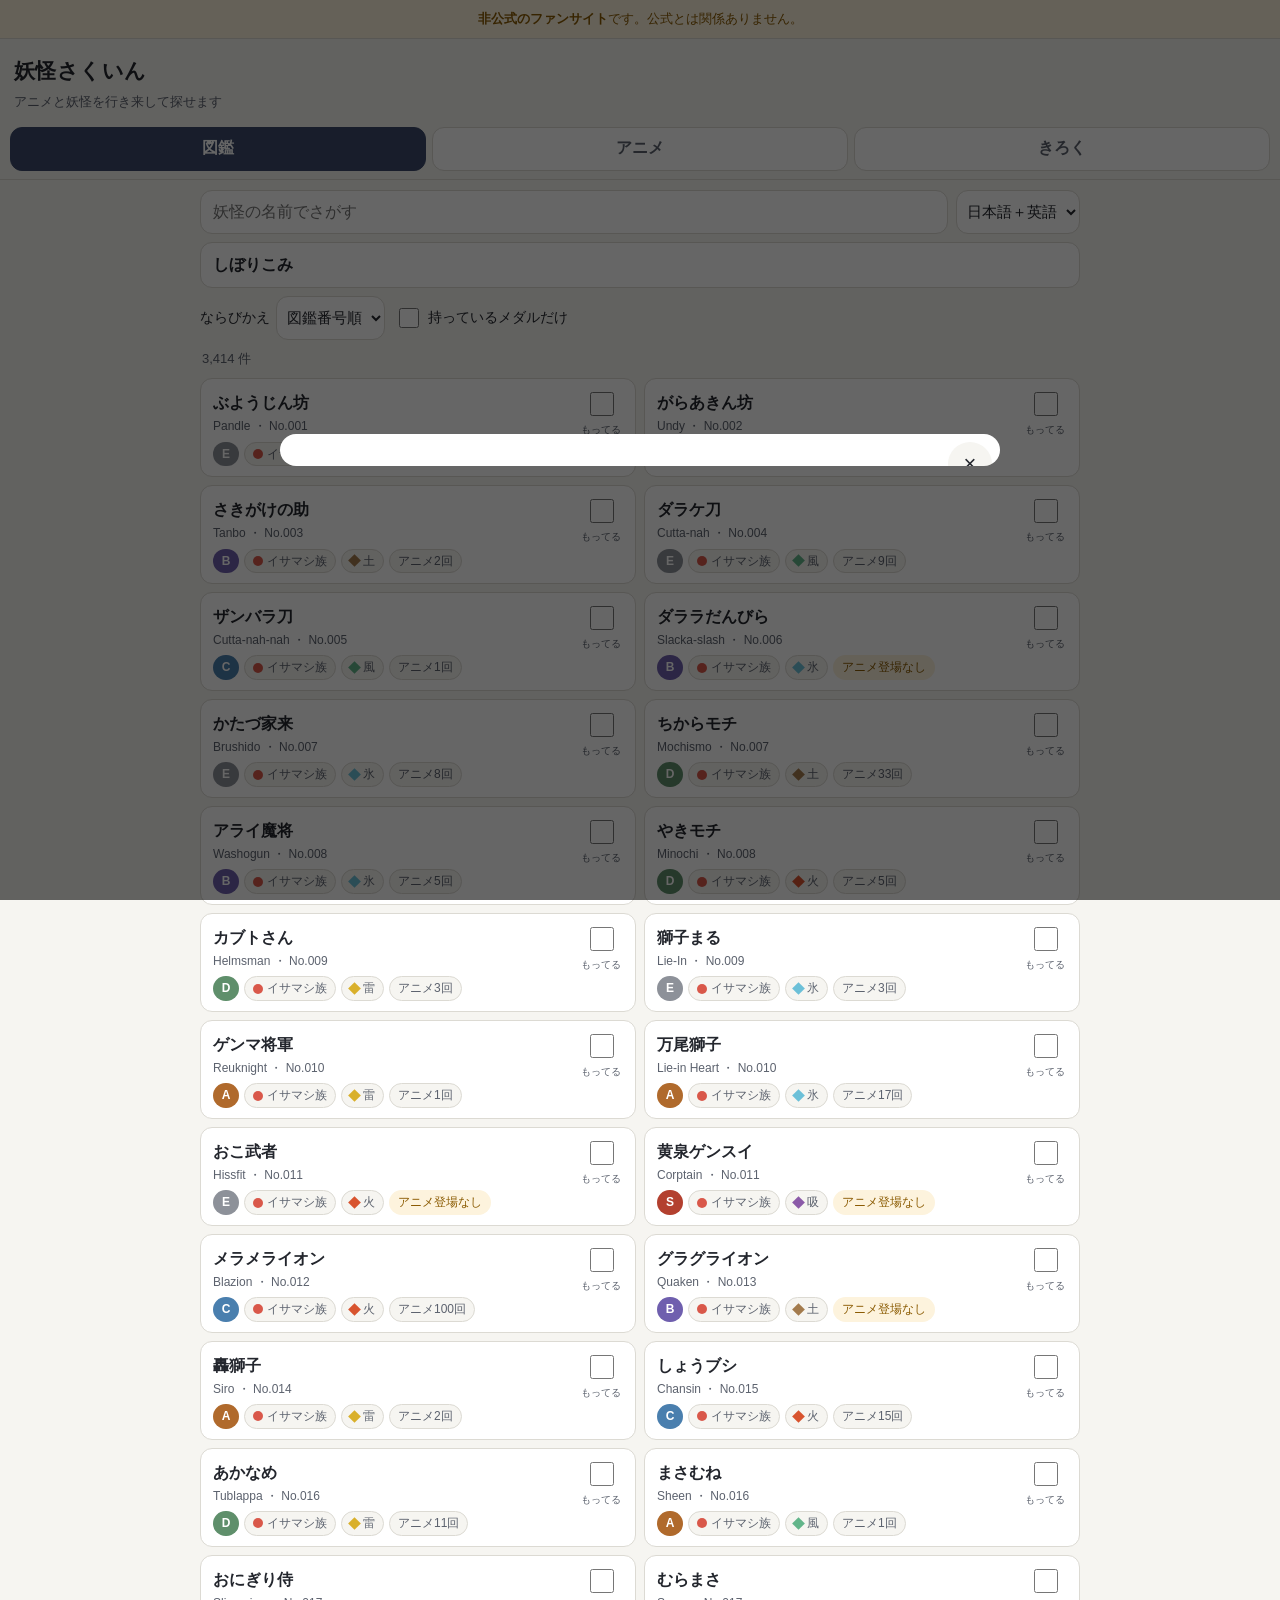
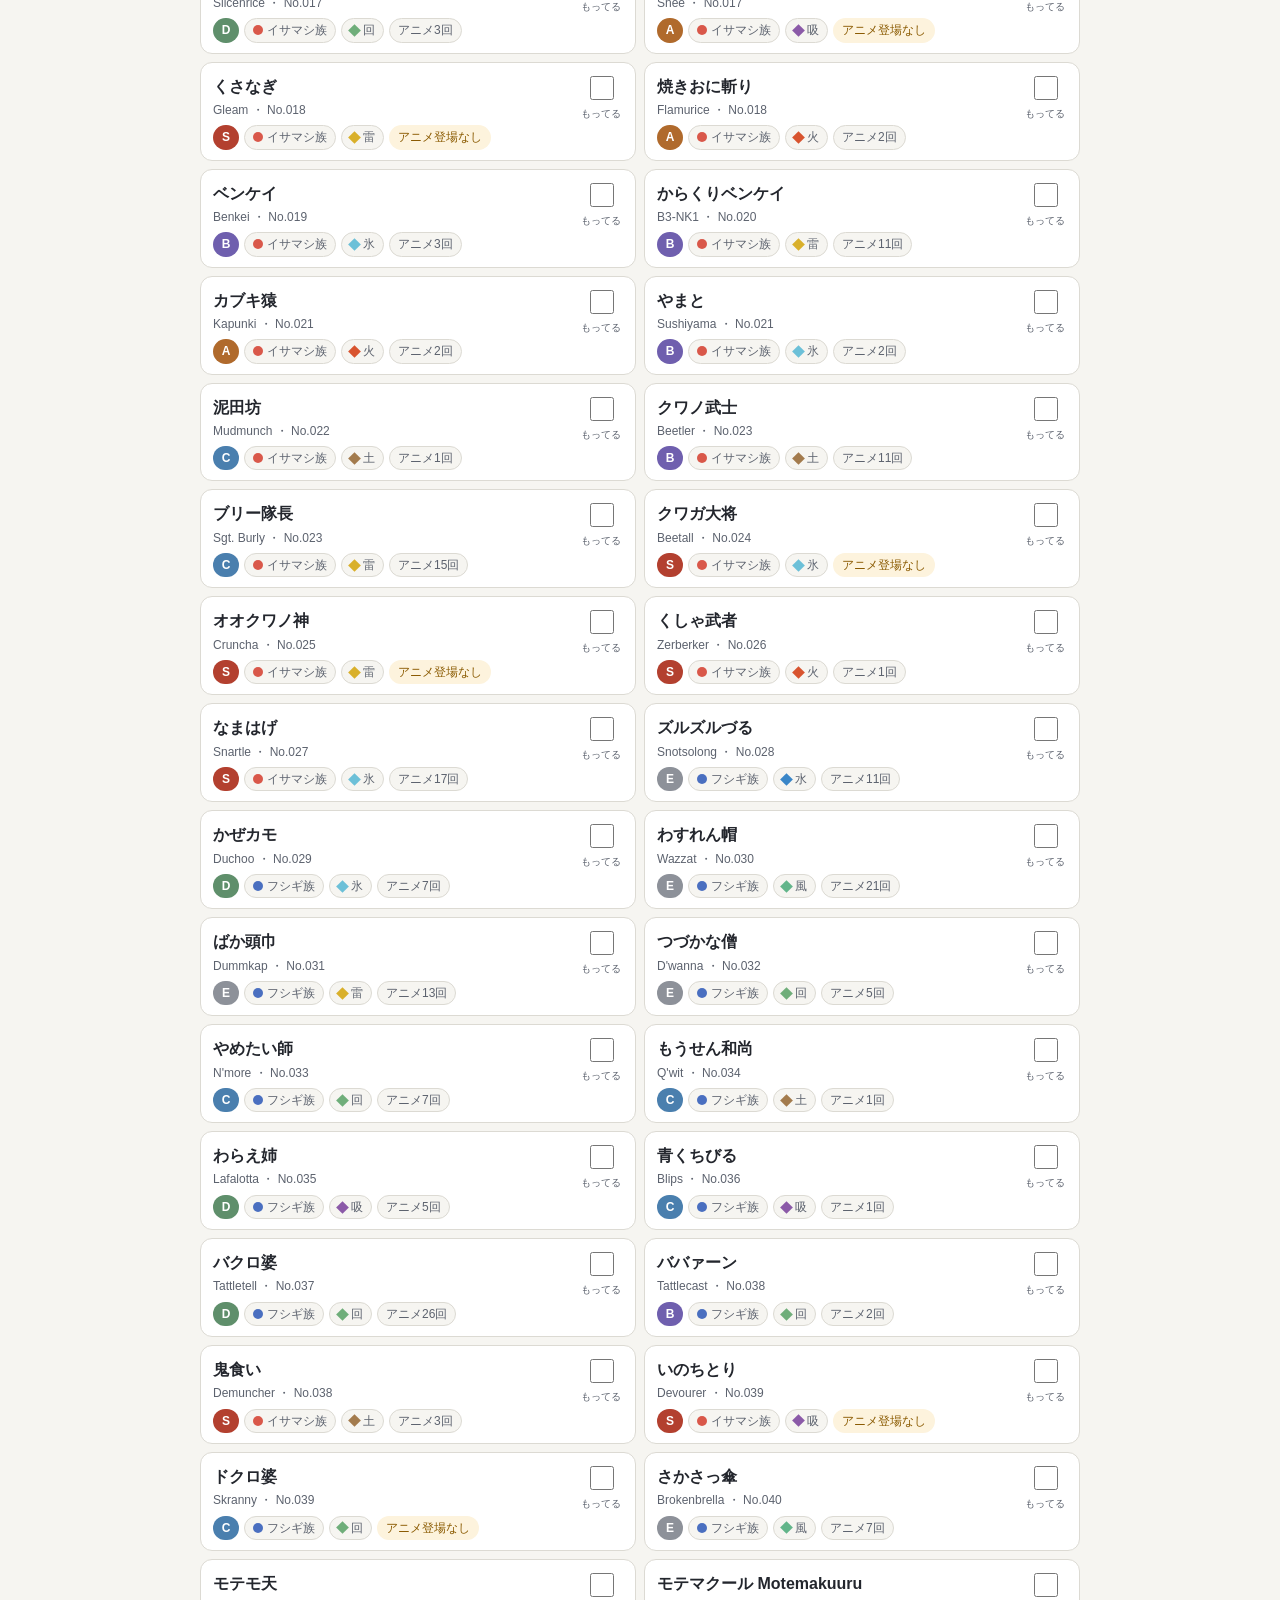
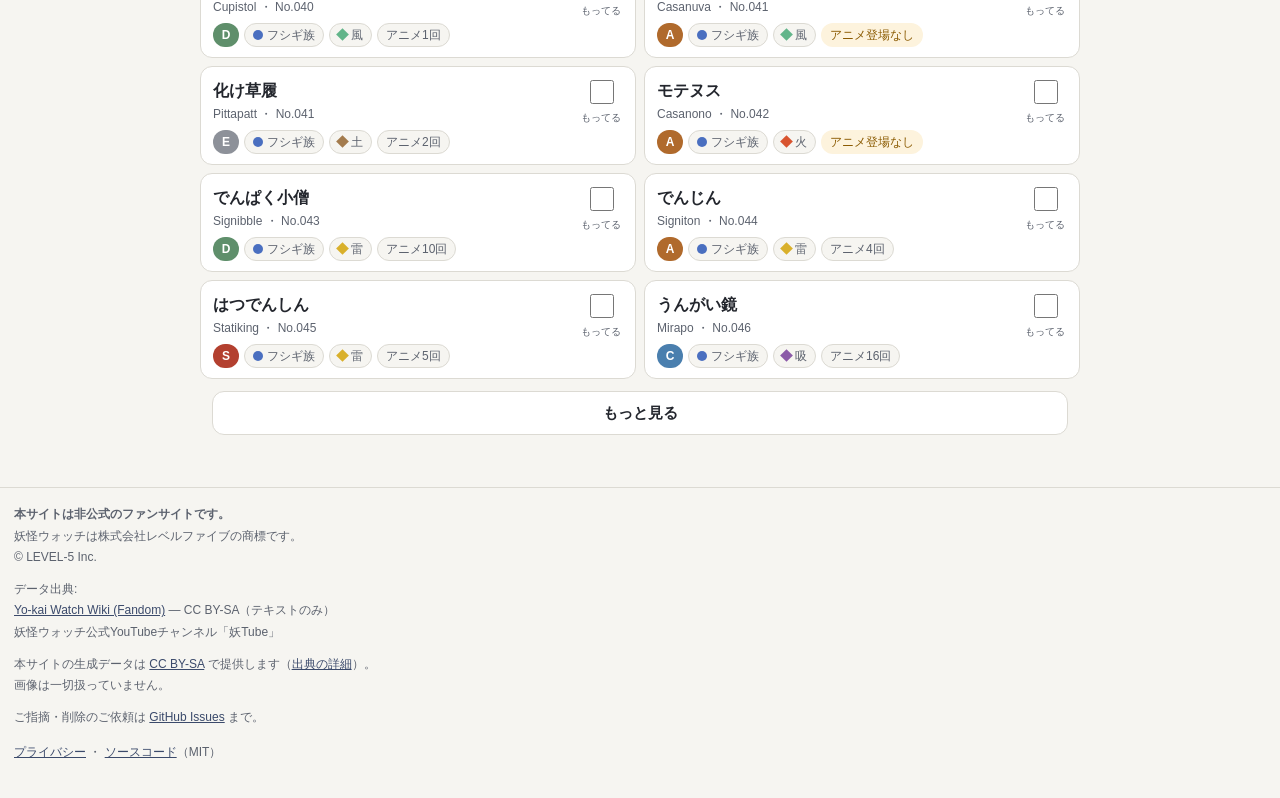
==== docs/index.html @ 4a116411 "PR7: フロントエンド SPEC.md §9 / §10 / §12 の実装。単一ページ、タブ切り替え、クライアント側で完結。  - 画像は一切なし。種族は色つきの丸、属性は菱形、ランクは角丸で表す" ====
<!DOCTYPE html>
<html lang="ja">
<head>
<meta charset="utf-8">
<meta name="viewport" content="width=device-width, initial-scale=1, viewport-fit=cover">
<!-- 第一弾は検索エンジンに出さない（SPEC.md §12.3）。
     将来 index を開放するときは、この1行と robots.txt を消すだけでよい。 -->
<meta name="robots" content="noindex, nofollow">
<meta name="description" content="妖怪ウォッチのアニメと妖怪を相互に探せる非公式ファンサイトです。">
<meta name="theme-color" content="#3b4a6b">
<!-- OGP 画像は作らない（SNS で公式風に見えるため。SPEC.md §12.3） -->
<title>yokai-watch-index — 妖怪ウォッチ アニメ・妖怪検索（非公式ファンサイト）</title>
<link rel="manifest" href="manifest.json">
<link rel="apple-touch-icon" href="apple-touch-icon.png">
<meta name="apple-mobile-web-app-title" content="妖怪さくいん">
<link rel="stylesheet" href="style.css">
</head>
<body>

<!-- 非公式である旨はフッターだけでなくページ上部にも置く（SPEC.md §12.3） -->
<div class="unofficial-banner" role="note">
  <strong>非公式のファンサイト</strong>です。公式とは関係ありません。
</div>

<header class="site-header">
  <h1>妖怪さくいん</h1>
  <p class="tagline">アニメと妖怪を行き来して探せます</p>
</header>

<nav class="tabs" role="tablist">
  <button role="tab" id="tab-yokai" aria-controls="panel-yokai" aria-selected="true" data-tab="yokai">図鑑</button>
  <button role="tab" id="tab-anime" aria-controls="panel-anime" aria-selected="false" data-tab="anime">アニメ</button>
  <button role="tab" id="tab-mine" aria-controls="panel-mine" aria-selected="false" data-tab="mine">きろく</button>
</nav>

<main>

<!-- ========================= 図鑑タブ ========================= -->
<section id="panel-yokai" role="tabpanel" aria-labelledby="tab-yokai" class="panel">
  <div class="searchbar">
    <input type="search" id="y-q" placeholder="妖怪の名前でさがす" autocomplete="off"
           enterkeyhint="search" aria-label="妖怪の名前で検索">
    <select id="y-scope" aria-label="検索対象">
      <option value="both">日本語＋英語</option>
      <option value="ja">日本語名</option>
      <option value="en">英語名</option>
    </select>
  </div>

  <details class="filters">
    <summary>しぼりこみ <span class="chip" id="y-active-count" hidden></span></summary>
    <div id="y-facets" class="facet-groups"></div>
    <button type="button" class="clear" id="y-clear">ぜんぶ解除</button>
  </details>

  <div class="toolbar">
    <label>ならびかえ
      <select id="y-sort" aria-label="並び替え">
        <option value="medallium">図鑑番号順</option>
        <option value="name">名前順</option>
        <option value="rank">ランク順</option>
        <option value="random">ランダム</option>
      </select>
    </label>
    <label class="check"><input type="checkbox" id="y-owned-only"> 持っているメダルだけ</label>
  </div>

  <p class="result-count" id="y-count" aria-live="polite">読み込み中…</p>
  <div id="y-list" class="cards"></div>
  <button type="button" id="y-more" class="more" hidden>もっと見る</button>
</section>

<!-- ========================= アニメタブ ========================= -->
<section id="panel-anime" role="tabpanel" aria-labelledby="tab-anime" class="panel" hidden>
  <div class="searchbar">
    <input type="search" id="a-q" placeholder="サブタイトル・妖怪・人物でさがす" autocomplete="off"
           enterkeyhint="search" aria-label="アニメを検索">
    <select id="a-scope" aria-label="検索対象">
      <option value="all">すべて</option>
      <option value="title">サブタイトル</option>
      <option value="yokai">登場妖怪</option>
      <option value="human">登場人物</option>
    </select>
  </div>

  <details class="filters">
    <summary>しぼりこみ</summary>
    <div class="facet-groups">
      <div class="facet-group">
        <h3>シリーズ</h3>
        <div class="facet-values" id="a-series"></div>
      </div>
      <div class="facet-group">
        <h3>放送年</h3>
        <div class="facet-values" id="a-years"></div>
      </div>
      <div class="facet-group">
        <h3>登場のしかた</h3>
        <div class="facet-values" id="a-presence"></div>
      </div>
    </div>
    <button type="button" class="clear" id="a-clear">ぜんぶ解除</button>
  </details>

  <div class="toolbar">
    <label>ならびかえ
      <select id="a-sort" aria-label="並び替え">
        <option value="old">古い順</option>
        <option value="new">新しい順</option>
        <option value="random">ランダム</option>
      </select>
    </label>
    <label class="check"><input type="checkbox" id="a-unwatched-only"> 見ていない回だけ</label>
    <label class="check"><input type="checkbox" id="a-hide-movies"> 劇場版を除く</label>
  </div>

  <p class="result-count" id="a-count" aria-live="polite">読み込み中…</p>
  <div id="a-list" class="cards"></div>
  <button type="button" id="a-more" class="more" hidden>もっと見る</button>

  <section id="movies" class="movies">
    <h2>劇場版</h2>
    <p class="note" id="movies-note"></p>
    <div id="movie-list" class="cards"></div>
  </section>
</section>

<!-- ========================= きろくタブ ========================= -->
<section id="panel-mine" role="tabpanel" aria-labelledby="tab-mine" class="panel" hidden>
  <h2>見た話・持っているメダル</h2>
  <p class="note">
    この記録は<strong>この端末のブラウザの中だけ</strong>に保存されます。
    サーバーには送信されません（<a href="privacy.html">プライバシーについて</a>）。
    端末を変えるときは、下の書き出し・読み込みを使ってください。
  </p>
  <p id="mine-summary" class="result-count"></p>

  <div class="io">
    <button type="button" id="io-export">書き出す</button>
    <button type="button" id="io-copy">クリップボードにコピー</button>
    <button type="button" id="io-import">読み込む</button>
    <button type="button" id="io-clear" class="danger">ぜんぶ消す</button>
  </div>
  <textarea id="io-text" rows="8" spellcheck="false"
            aria-label="記録データ" placeholder="「書き出す」を押すとここに出ます。別の端末で貼り付けて「読み込む」を押すと復元できます。"></textarea>
  <p class="note" id="io-msg" role="status"></p>
</section>

</main>

<!-- 詳細ダイアログ -->
<div id="detail" class="detail" hidden role="dialog" aria-modal="true" aria-labelledby="detail-title">
  <div class="detail-inner">
    <button type="button" class="close" id="detail-close" aria-label="閉じる">×</button>
    <div id="detail-body"></div>
  </div>
</div>

<footer class="site-footer">
  <p><strong>本サイトは非公式のファンサイトです。</strong><br>
     妖怪ウォッチは株式会社レベルファイブの商標です。<br>
     &copy; LEVEL-5 Inc.</p>

  <p class="sources">データ出典:<br>
     <a href="https://yokaiwatch.fandom.com/" rel="noopener noreferrer" target="_blank">Yo-kai Watch Wiki (Fandom)</a> — CC BY-SA（テキストのみ）<br>
     妖怪ウォッチ公式YouTubeチャンネル「妖Tube」</p>

  <p>本サイトの生成データは <a href="data/LICENSE">CC BY-SA</a> で提供します（<a href="data/ATTRIBUTION.md">出典の詳細</a>）。<br>
     画像は一切扱っていません。</p>

  <p>ご指摘・削除のご依頼は
     <a href="https://github.com/no-ri/yokai-watch-index/issues" rel="noopener noreferrer" target="_blank">GitHub Issues</a> まで。</p>

  <p class="meta"><a href="privacy.html">プライバシー</a> ・
     <a href="https://github.com/no-ri/yokai-watch-index" rel="noopener noreferrer" target="_blank">ソースコード</a>（MIT）</p>
</footer>

<script src="app.js"></script>
</body>
</html>
---- docs/style.css ----
/* 妖怪さくいん（非公式ファンサイト）
 *
 * 画像は一切使わない（SPEC.md §2.1）。
 * 種族・属性・ランクは CSS の色と図形で表す（SPEC.md §10.4）。
 * 配色は自作の意匠で、公式の配色・ロゴフォントは模倣しない（SPEC.md §12.3）。
 *
 * 要件は「子どもが iPhone で使えること」。装飾より、押しやすさと読みやすさを優先する。
 */

:root {
  --bg: #f6f5f1;
  --surface: #ffffff;
  --ink: #23262d;
  --ink-soft: #5c626e;
  --line: #dcdad3;
  --accent: #3b4a6b;
  --accent-soft: #eaeef7;
  --warn: #8a5a00;
  --warn-bg: #fdf3dd;
  --danger: #a33;
  --radius: 12px;
  --tap: 44px;            /* 指で押せる最小サイズ */
}

@media (prefers-color-scheme: dark) {
  :root {
    --bg: #16181d;
    --surface: #1e2128;
    --ink: #e9eaee;
    --ink-soft: #a2a8b6;
    --line: #333843;
    --accent: #9fb4e6;
    --accent-soft: #262c3a;
    --warn: #f0c86a;
    --warn-bg: #33291190;
    --danger: #e28b8b;
  }
}

* { box-sizing: border-box; }

body {
  margin: 0;
  background: var(--bg);
  color: var(--ink);
  font-family: -apple-system, BlinkMacSystemFont, "Hiragino Sans",
               "Noto Sans JP", "Yu Gothic", sans-serif;
  font-size: 16px;
  line-height: 1.7;
  -webkit-text-size-adjust: 100%;
}

a { color: var(--accent); }

/* --- 非公式バナー（常時表示。SPEC.md §12.3）------------------------------ */
.unofficial-banner {
  background: var(--warn-bg);
  color: var(--warn);
  border-bottom: 1px solid var(--line);
  padding: 8px 14px;
  font-size: 13px;
  text-align: center;
  position: sticky;
  top: 0;
  z-index: 30;
}

.site-header { padding: 14px 14px 6px; }
.site-header h1 { margin: 0; font-size: 21px; letter-spacing: .02em; }
.tagline { margin: 2px 0 0; color: var(--ink-soft); font-size: 13px; }

/* --- タブ ---------------------------------------------------------------- */
.tabs {
  display: flex;
  gap: 6px;
  padding: 8px 10px;
  position: sticky;
  top: 37px;
  background: var(--bg);
  z-index: 20;
  border-bottom: 1px solid var(--line);
}
.tabs button {
  flex: 1;
  min-height: var(--tap);
  border: 1px solid var(--line);
  background: var(--surface);
  color: var(--ink-soft);
  border-radius: var(--radius);
  font-size: 16px;
  font-weight: 600;
  cursor: pointer;
}
.tabs button[aria-selected="true"] {
  background: var(--accent);
  border-color: var(--accent);
  color: #fff;
}

main { padding: 10px 10px 40px; max-width: 900px; margin: 0 auto; }

/* --- 検索・絞り込み ------------------------------------------------------- */
.searchbar { display: flex; gap: 8px; margin-bottom: 8px; }
.searchbar input {
  flex: 1 1 auto;
  min-width: 0;
  min-height: var(--tap);
  padding: 0 12px;
  font-size: 16px;          /* 16px 未満だと iOS が自動ズームする */
  border: 1px solid var(--line);
  border-radius: var(--radius);
  background: var(--surface);
  color: var(--ink);
}
select, .toolbar select {
  min-height: var(--tap);
  font-size: 15px;
  padding: 0 6px;
  border: 1px solid var(--line);
  border-radius: var(--radius);
  background: var(--surface);
  color: var(--ink);
}

.filters {
  background: var(--surface);
  border: 1px solid var(--line);
  border-radius: var(--radius);
  margin-bottom: 8px;
}
.filters > summary {
  min-height: var(--tap);
  display: flex;
  align-items: center;
  gap: 8px;
  padding: 0 12px;
  cursor: pointer;
  font-weight: 600;
}
.facet-groups { padding: 0 12px 6px; }
.facet-group { border-top: 1px solid var(--line); padding: 8px 0; }
.facet-group h3 { margin: 0 0 6px; font-size: 13px; color: var(--ink-soft); }
.facet-values { display: flex; flex-wrap: wrap; gap: 6px; }

.facet-values label {
  display: inline-flex;
  align-items: center;
  gap: 5px;
  min-height: 36px;
  padding: 0 10px;
  border: 1px solid var(--line);
  border-radius: 999px;
  background: var(--bg);
  font-size: 14px;
  cursor: pointer;
}
.facet-values label:has(input:checked) {
  background: var(--accent-soft);
  border-color: var(--accent);
  font-weight: 600;
}
.facet-values input { accent-color: var(--accent); }

.clear, .more, .io button {
  min-height: var(--tap);
  padding: 0 16px;
  margin: 8px 12px 12px;
  border: 1px solid var(--line);
  border-radius: var(--radius);
  background: var(--surface);
  color: var(--ink);
  font-size: 15px;
  cursor: pointer;
}
.more { display: block; width: calc(100% - 24px); margin: 12px; font-weight: 600; }
.io button.danger { color: var(--danger); }

.toolbar {
  display: flex;
  flex-wrap: wrap;
  gap: 10px;
  align-items: center;
  margin-bottom: 8px;
  font-size: 14px;
}
.toolbar label { display: inline-flex; align-items: center; gap: 6px; }
.check input { width: 20px; height: 20px; accent-color: var(--accent); }

.result-count { color: var(--ink-soft); font-size: 13px; margin: 4px 2px 8px; }
.chip {
  background: var(--accent);
  color: #fff;
  border-radius: 999px;
  padding: 1px 8px;
  font-size: 12px;
}

/* --- カード -------------------------------------------------------------- */
.cards { display: grid; gap: 8px; }
@media (min-width: 620px) { .cards { grid-template-columns: 1fr 1fr; } }

.card {
  background: var(--surface);
  border: 1px solid var(--line);
  border-radius: var(--radius);
  padding: 10px 12px;
  display: flex;
  gap: 10px;
  align-items: flex-start;
}
.card-main { flex: 1 1 auto; min-width: 0; cursor: pointer; }
.card-main:focus-visible { outline: 2px solid var(--accent); }
.name-ja { font-weight: 700; font-size: 16px; }
.name-en { color: var(--ink-soft); font-size: 12px; }
.card-meta { display: flex; flex-wrap: wrap; gap: 5px; margin-top: 5px; }

/* --- 画像の代替表現（SPEC.md §10.4）-------------------------------------- */
/* 種族は色つきの丸、属性は色つきの菱形、ランクは色つきの角丸。すべて CSS。 */
.badge {
  display: inline-flex;
  align-items: center;
  gap: 4px;
  font-size: 12px;
  padding: 1px 8px;
  border-radius: 999px;
  border: 1px solid var(--line);
  background: var(--bg);
  color: var(--ink-soft);
  white-space: nowrap;
}
.dot { width: 10px; height: 10px; border-radius: 50%; flex: none; }
.diamond { width: 9px; height: 9px; transform: rotate(45deg); flex: none; }

.rank {
  font-weight: 700;
  color: #fff;
  min-width: 26px;
  justify-content: center;
  border: none;
}
.rank-E { background: #8d9199; } .rank-D { background: #5f8f6b; }
.rank-C { background: #4a7fae; } .rank-B { background: #6f5fae; }
.rank-A { background: #b06a2c; } .rank-S { background: #b3402f; }
.rank-SS { background: #7a2f8f; } .rank-unknown { background: #adb1b8; }

.tribe-Charming   { background: #e58bb0; } .tribe-Brave     { background: #d9584a; }
.tribe-Shady      { background: #6d63a8; } .tribe-Tough     { background: #d98b2b; }
.tribe-Slippery   { background: #3f9ba8; } .tribe-Mysterious{ background: #4a6fc0; }
.tribe-Heartful   { background: #62a85a; } .tribe-Eerie     { background: #7d6a5a; }
.tribe-unknown    { background: #b9bcc2; }

.attr-fire { background: #d8542f; } .attr-water { background: #3a86c8; }
.attr-lightning { background: #d9b02b; } .attr-ice { background: #6cc0d8; }
.attr-earth { background: #a37b4d; }
.attr-wind { background: #62b58a; } .attr-drain { background: #8b5aa8; }
.attr-restoration { background: #6fae7a; } .attr-unknown { background: #b9bcc2; }

/* 欠損は隠さず明示する（SPEC.md §12.5） */
.badge.none { background: var(--warn-bg); color: var(--warn); border-color: transparent; }

.own {
  flex: none;
  display: flex;
  flex-direction: column;
  align-items: center;
  gap: 2px;
  font-size: 10px;
  color: var(--ink-soft);
  cursor: pointer;
  min-width: var(--tap);
}
.own input { width: 24px; height: 24px; accent-color: var(--accent); }

/* --- エピソード ---------------------------------------------------------- */
.ep-head { display: flex; align-items: baseline; gap: 8px; flex-wrap: wrap; }
.ep-no { font-weight: 700; color: var(--accent); }
.ep-date { font-size: 12px; color: var(--ink-soft); }
.segments { list-style: none; margin: 6px 0 0; padding: 0; }
.segments li {
  display: flex;
  align-items: center;
  gap: 8px;
  padding: 3px 0;
  border-top: 1px dashed var(--line);
}
.seg-title { flex: 1 1 auto; min-width: 0; font-size: 14px; }
.play {
  flex: none;
  min-height: 32px;
  display: inline-flex;
  align-items: center;
  padding: 0 10px;
  border-radius: 999px;
  background: var(--accent-soft);
  color: var(--accent);
  text-decoration: none;
  font-size: 13px;
  font-weight: 600;
}
.tags { display: flex; flex-wrap: wrap; gap: 4px; margin-top: 6px; }
.tag {
  border: 1px solid var(--line);
  background: var(--bg);
  border-radius: 999px;
  padding: 1px 8px;
  font-size: 12px;
  cursor: pointer;
  color: var(--ink);
}
.tag.cameo, .tag.mentioned, .tag.flashback { opacity: .62; }
.tag .p { color: var(--ink-soft); font-size: 10px; }

.movies { margin-top: 28px; border-top: 1px solid var(--line); padding-top: 12px; }
.movies h2 { font-size: 17px; margin: 0 0 4px; }
.note { color: var(--ink-soft); font-size: 13px; }

/* --- 詳細ダイアログ ------------------------------------------------------- */
.detail {
  position: fixed;
  inset: 0;
  background: #0009;
  display: flex;
  align-items: flex-end;
  justify-content: center;
  z-index: 50;
}
.detail-inner {
  background: var(--surface);
  width: 100%;
  max-width: 720px;
  max-height: 88vh;
  overflow: auto;
  border-radius: 16px 16px 0 0;
  padding: 16px 16px calc(16px + env(safe-area-inset-bottom));
  position: relative;
}
@media (min-width: 620px) {
  .detail { align-items: center; }
  .detail-inner { border-radius: 16px; }
}
.close {
  position: absolute;
  top: 8px; right: 8px;
  width: var(--tap); height: var(--tap);
  border: none;
  background: var(--bg);
  border-radius: 50%;
  font-size: 22px;
  color: var(--ink);
  cursor: pointer;
}
.detail h2 { margin: 0 6px 2px 0; font-size: 20px; padding-right: 44px; }
.detail dl { display: grid; grid-template-columns: auto 1fr; gap: 4px 12px; margin: 10px 0; }
.detail dt { color: var(--ink-soft); font-size: 13px; }
.detail dd { margin: 0; font-size: 15px; }
.detail h3 { font-size: 14px; margin: 14px 0 4px; color: var(--ink-soft); }
.source-link { font-size: 13px; }

textarea {
  width: 100%;
  font-family: ui-monospace, SFMono-Regular, Menlo, monospace;
  font-size: 13px;
  border: 1px solid var(--line);
  border-radius: var(--radius);
  padding: 8px;
  background: var(--surface);
  color: var(--ink);
}
.io { display: flex; flex-wrap: wrap; gap: 0; }

/* --- フッター ------------------------------------------------------------ */
.site-footer {
  border-top: 1px solid var(--line);
  padding: 16px 14px calc(24px + env(safe-area-inset-bottom));
  font-size: 12px;
  color: var(--ink-soft);
  line-height: 1.8;
}
.site-footer p { margin: 0 0 10px; }
.site-footer .meta { margin-top: 14px; }
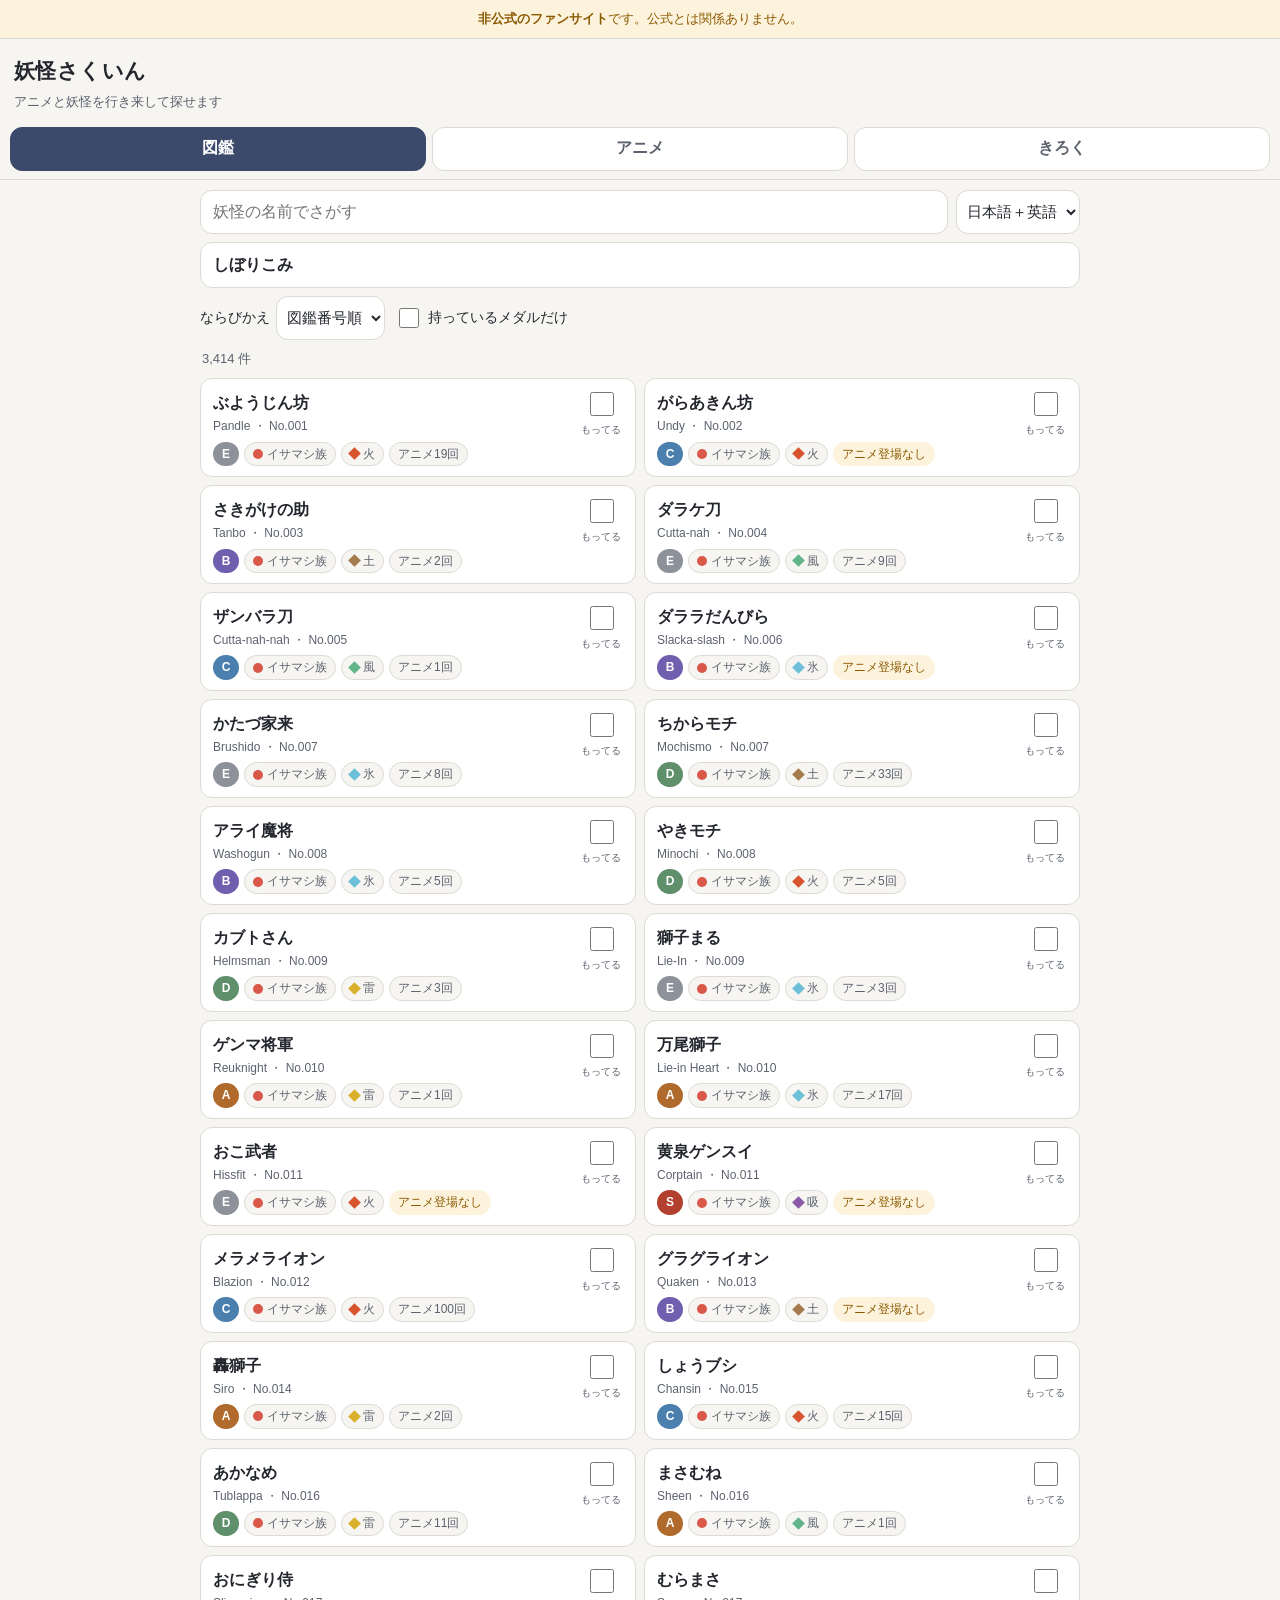
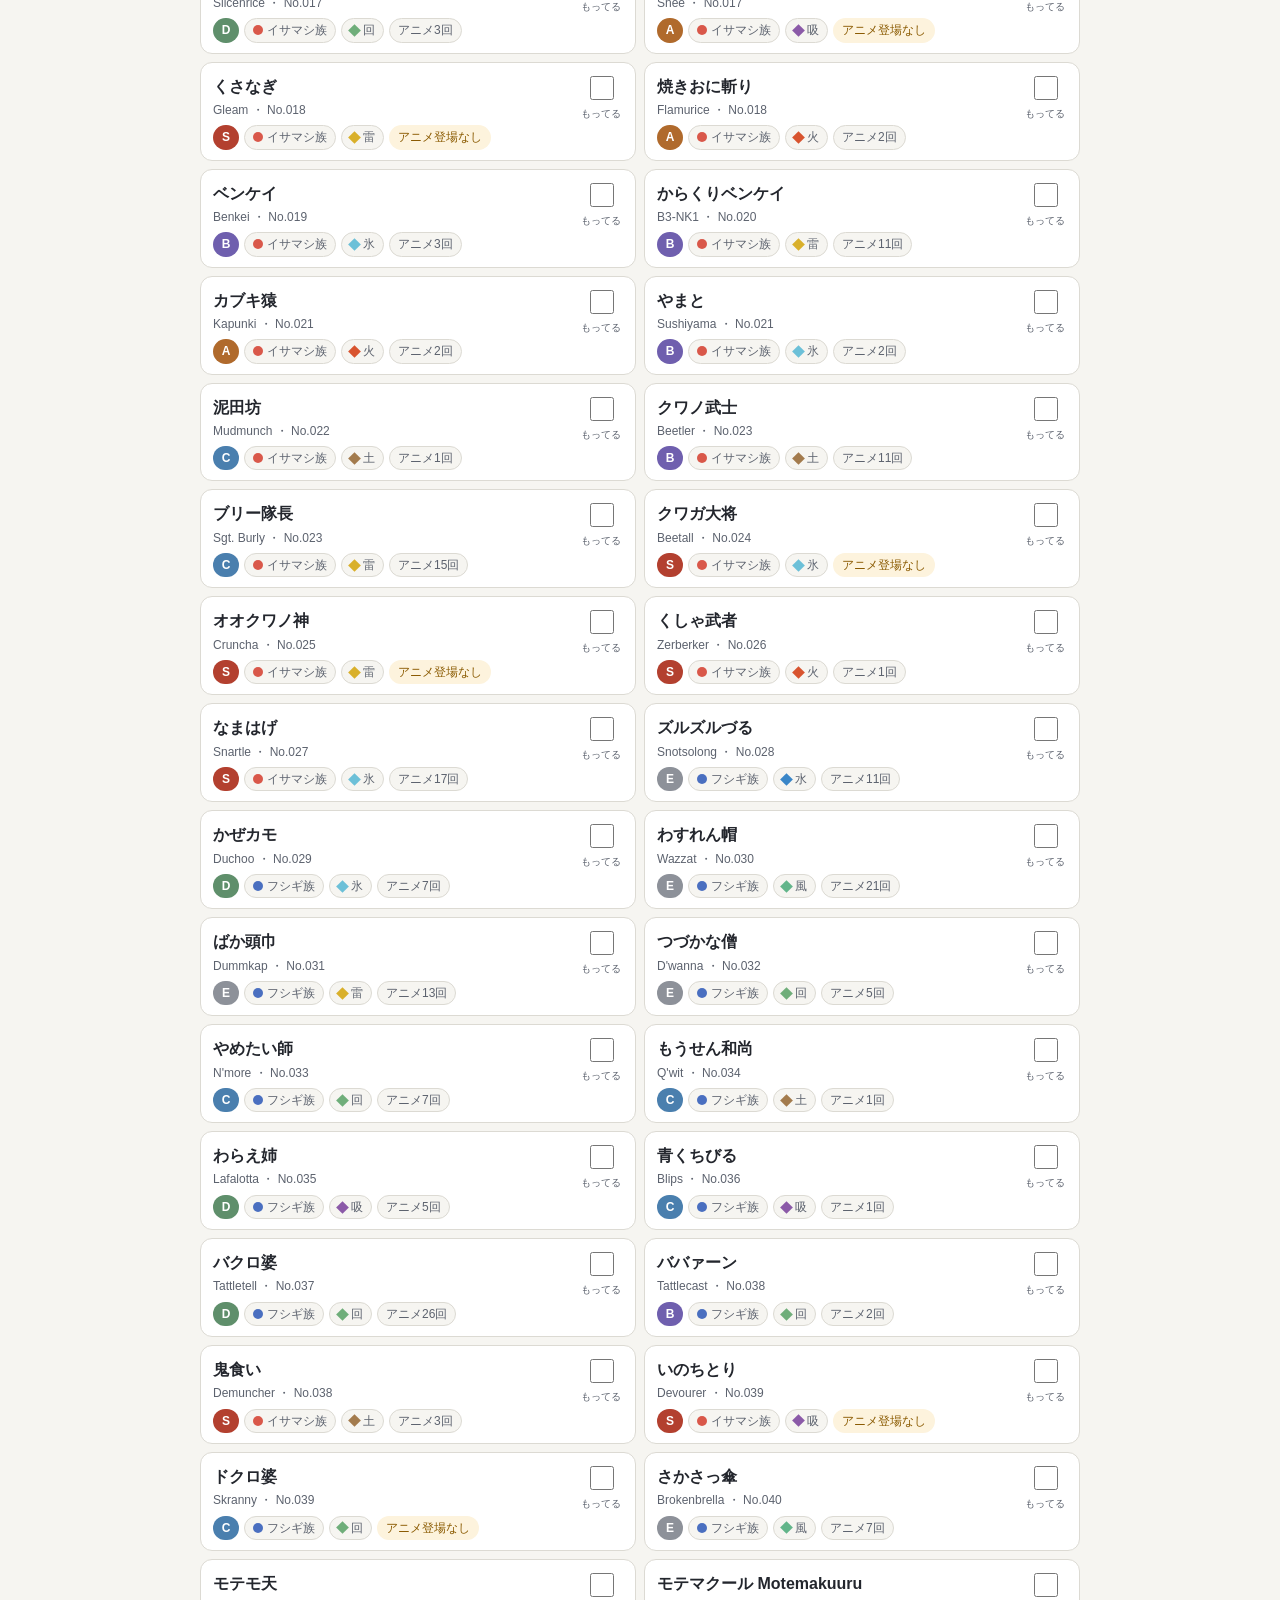
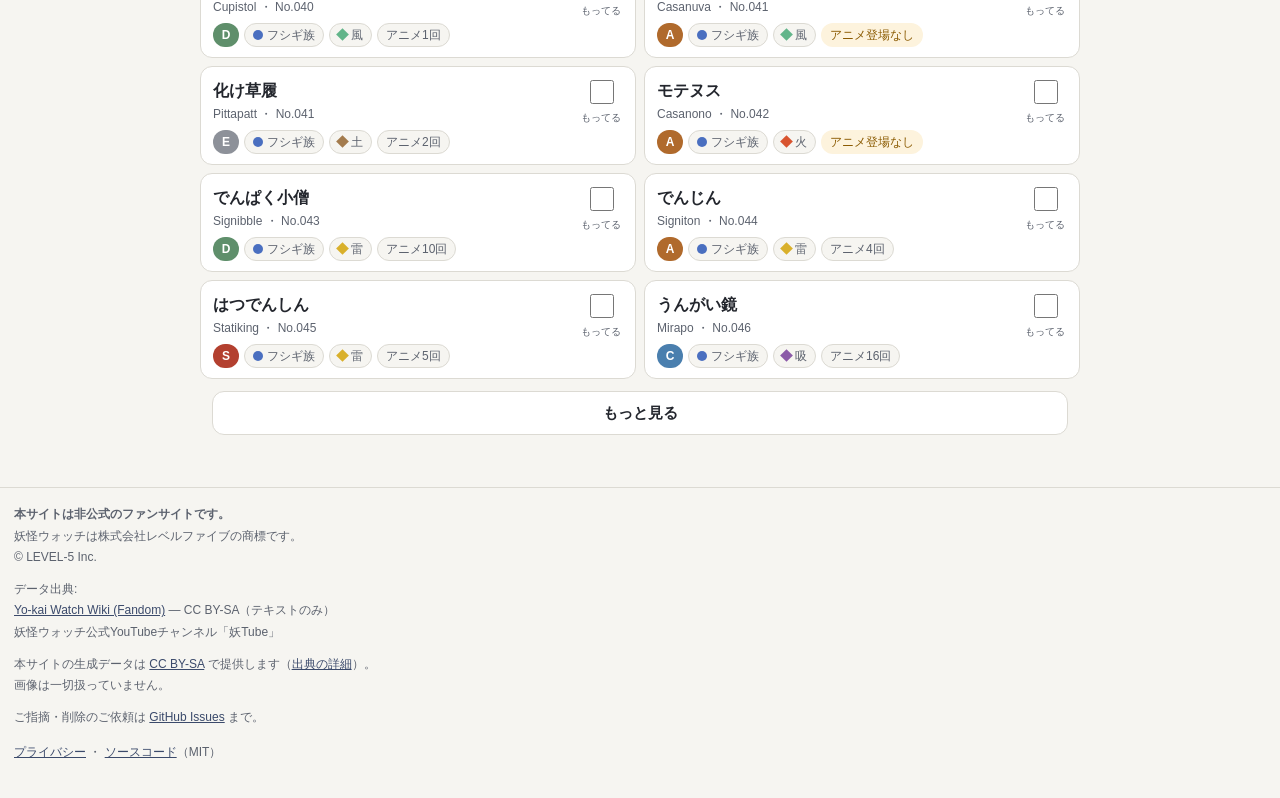
==== commit cbe6fd4f: "修正: CSS と JS にバージョンを付けてキャッシュを確実に破棄する GitHub Pages は Cache-Control: max-age=600 を返すため、ファイル名が同じだと 修正が最" ====
--- a/docs/index.html
+++ b/docs/index.html
@@ -13,7 +13,7 @@
 <link rel="manifest" href="manifest.json">
 <link rel="apple-touch-icon" href="apple-touch-icon.png">
 <meta name="apple-mobile-web-app-title" content="妖怪さくいん">
-<link rel="stylesheet" href="style.css">
+<link rel="stylesheet" href="style.css?v=20260815b">
 </head>
 <body>
 
@@ -175,6 +175,6 @@
      <a href="https://github.com/no-ri/yokai-watch-index" rel="noopener noreferrer" target="_blank">ソースコード</a>（MIT）</p>
 </footer>
 
-<script src="app.js"></script>
+<script src="app.js?v=20260815b"></script>
 </body>
 </html>
--- a/docs/style.css
+++ b/docs/style.css
@@ -39,6 +39,14 @@
 
 * { box-sizing: border-box; }
 
+/* hidden 属性を常に効かせる。
+ * .detail { display: flex } や .more { display: block } のような
+ * クラス側の display は、ブラウザ標準の [hidden] { display: none } より
+ * 詳細度が高いため、これがないと hidden を付けても要素が残る。
+ * .detail は画面全体を覆う z-index: 50 のオーバーレイなので、
+ * 残るとページ全体がタップを受け付けなくなる。 */
+[hidden] { display: none !important; }
+
 body {
   margin: 0;
   background: var(--bg);
